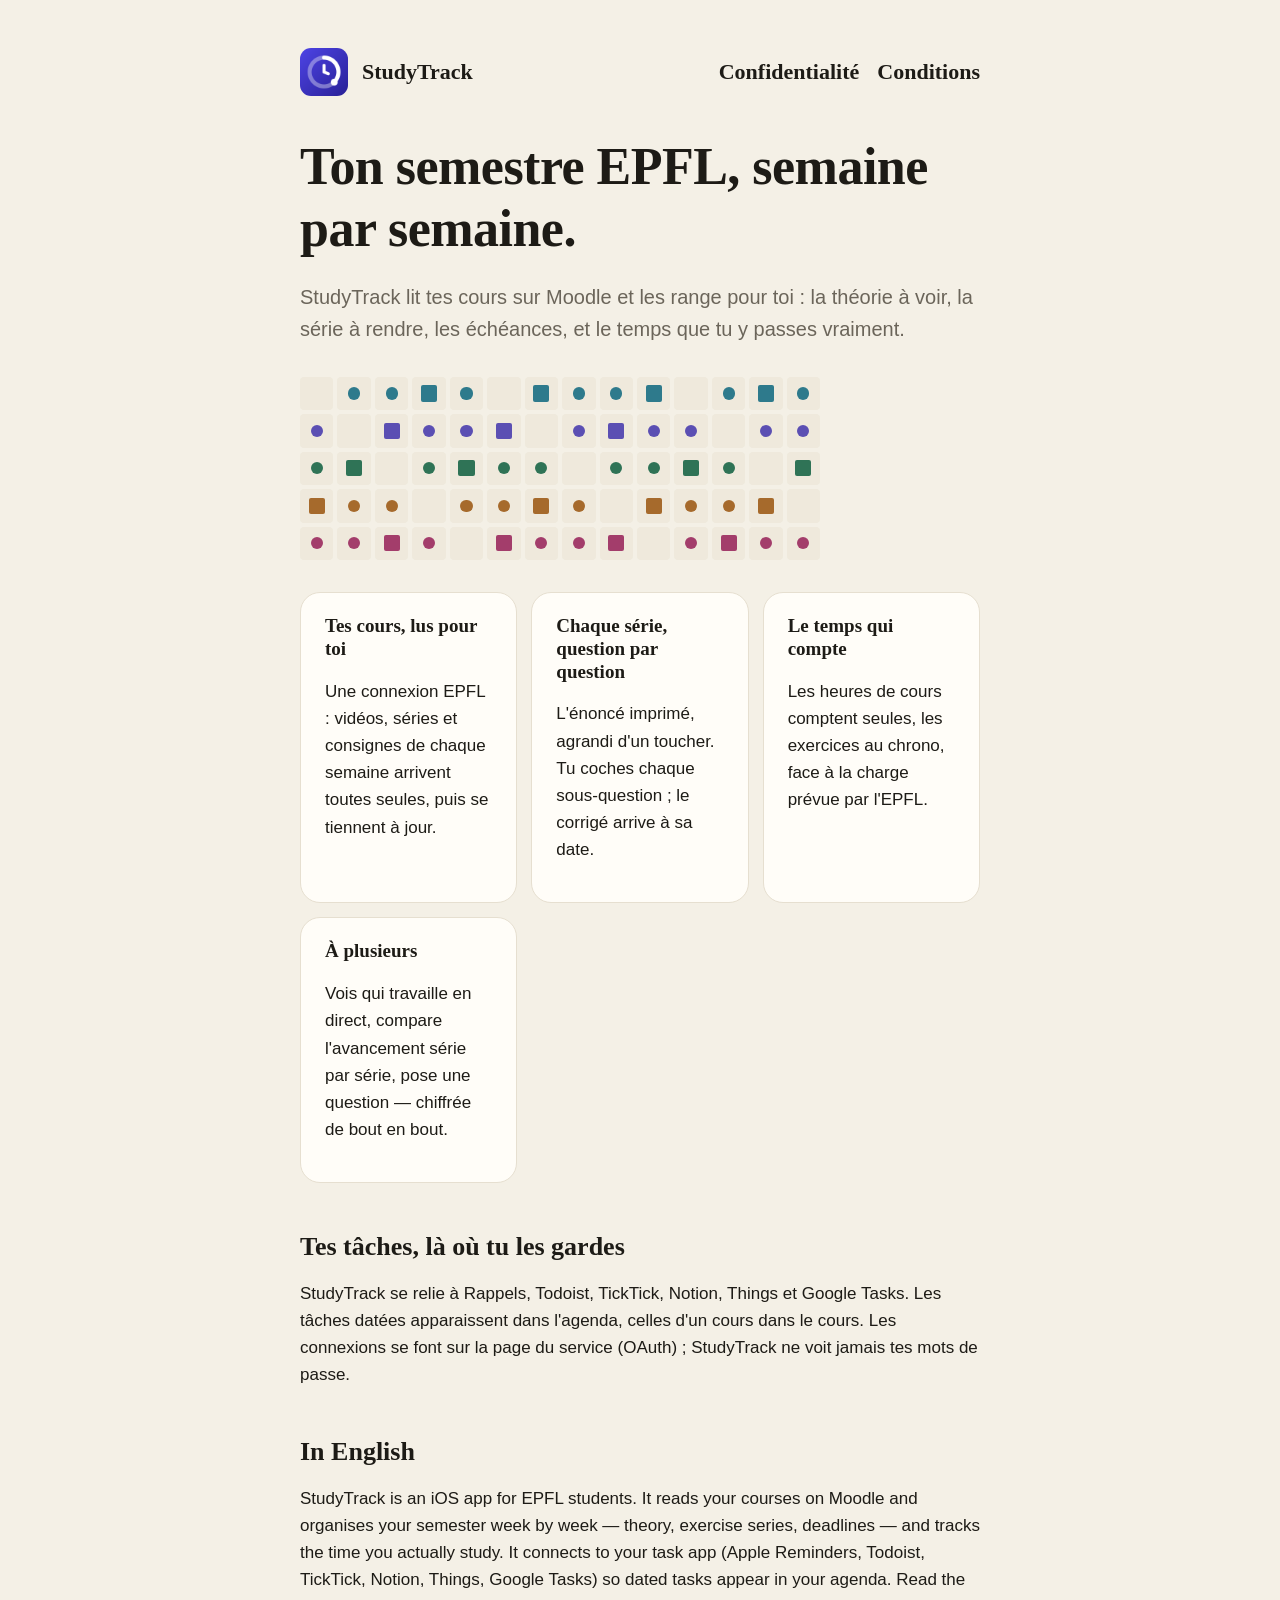
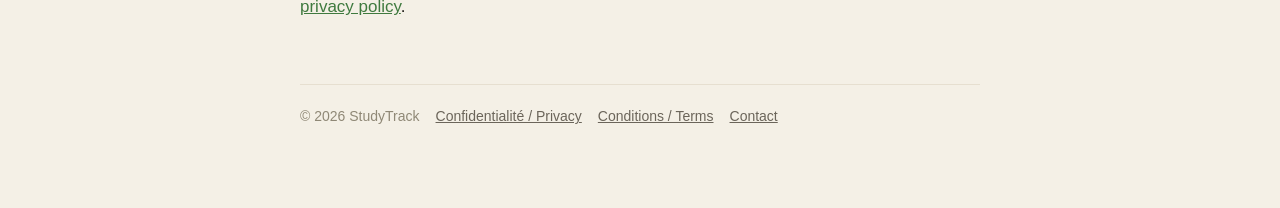
==== index.html @ 060e9a37 "StudyTrack site: home, privacy, terms" ====
<!doctype html>
<html lang="fr">
<head>
<meta charset="utf-8">
<meta name="viewport" content="width=device-width, initial-scale=1">
<title>StudyTrack — ton semestre EPFL, semaine par semaine</title>
<meta name="description" content="StudyTrack range ton semestre EPFL semaine par semaine : théorie, séries, échéances et le temps que tu y passes vraiment.">
<link rel="icon" href="icon.png">
<link rel="apple-touch-icon" href="icon.png">
<link rel="stylesheet" href="style.css">
</head>
<body>
<div class="wrap">
  <header class="site">
    <img src="icon.png" alt="">
    <a href="/">StudyTrack</a>
    <nav><a href="privacy.html">Confidentialité</a><a href="terms.html">Conditions</a></nav>
  </header>

  <h1>Ton semestre EPFL, semaine par semaine.</h1>
  <p class="lede">StudyTrack lit tes cours sur Moodle et les range pour toi : la théorie à voir, la série à rendre, les échéances, et le temps que tu y passes vraiment.</p>

  <div class="semester" id="semester" aria-hidden="true"></div>

  <div class="grid">
    <div class="card"><h3>Tes cours, lus pour toi</h3><p>Une connexion EPFL : vidéos, séries et consignes de chaque semaine arrivent toutes seules, puis se tiennent à jour.</p></div>
    <div class="card"><h3>Chaque série, question par question</h3><p>L'énoncé imprimé, agrandi d'un toucher. Tu coches chaque sous-question ; le corrigé arrive à sa date.</p></div>
    <div class="card"><h3>Le temps qui compte</h3><p>Les heures de cours comptent seules, les exercices au chrono, face à la charge prévue par l'EPFL.</p></div>
    <div class="card"><h3>À plusieurs</h3><p>Vois qui travaille en direct, compare l'avancement série par série, pose une question — chiffrée de bout en bout.</p></div>
  </div>

  <h2>Tes tâches, là où tu les gardes</h2>
  <p>StudyTrack se relie à Rappels, Todoist, TickTick, Notion, Things et Google Tasks. Les tâches datées apparaissent dans l'agenda, celles d'un cours dans le cours. Les connexions se font sur la page du service (OAuth) ; StudyTrack ne voit jamais tes mots de passe.</p>

  <h2 lang="en">In English</h2>
  <p lang="en">StudyTrack is an iOS app for EPFL students. It reads your courses on Moodle and organises your semester week by week — theory, exercise series, deadlines — and tracks the time you actually study. It connects to your task app (Apple Reminders, Todoist, TickTick, Notion, Things, Google Tasks) so dated tasks appear in your agenda. Read the <a href="privacy.html#en">privacy policy</a>.</p>

  <footer>
    <span>© 2026 StudyTrack</span>
    <a href="privacy.html">Confidentialité / Privacy</a>
    <a href="terms.html">Conditions / Terms</a>
    <a href="mailto:hugo.chazarain@gmail.com">Contact</a>
  </footer>
</div>
<script>
  const colors = ["#2E7A8C", "#5B4FB3", "#2F7356", "#A66A2C", "#A33D6B"];
  const grid = document.getElementById("semester");
  for (let row = 0; row < 5; row++) {
    for (let week = 0; week < 14; week++) {
      const cell = document.createElement("span");
      if ((row * 7 + week * 3) % 5 !== 0) {
        cell.style.setProperty("--c", colors[row]);
        cell.style.setProperty("--d", ((row + week) * 0.06).toFixed(2) + "s");
        if ((row + week) % 3 === 0) cell.className = "s";
      }
      grid.appendChild(cell);
    }
  }
</script>
</body>
</html>
---- style.css ----
:root {
  --ground: #F4F0E6;
  --sheet: #FFFDF8;
  --raised: #EFE9DC;
  --ink: #1D1B16;
  --ink-2: #6B655A;
  --ink-3: #8F8876;
  --rule: #E6DFD0;
  --accent: #3F7A3F;
  color-scheme: light dark;
}
@media (prefers-color-scheme: dark) {
  :root {
    --ground: #15130F;
    --sheet: #211E18;
    --raised: #2B271F;
    --ink: #EDE6D6;
    --ink-2: #A89F8D;
    --ink-3: #7D7566;
    --rule: #353027;
    --accent: #8FC58A;
  }
}
* { box-sizing: border-box; }
html { -webkit-text-size-adjust: 100%; }
body {
  margin: 0;
  background: var(--ground);
  color: var(--ink);
  font: 17px/1.6 -apple-system, BlinkMacSystemFont, "SF Pro Text", "Segoe UI", Roboto, sans-serif;
}
.wrap { max-width: 720px; margin: 0 auto; padding: 48px 20px 80px; }
header.site { display: flex; align-items: center; gap: 14px; margin-bottom: 40px; }
header.site img { width: 48px; height: 48px; border-radius: 11px; }
header.site a { color: inherit; text-decoration: none; font-family: "New York", "Iowan Old Style", Georgia, serif; font-size: 22px; font-weight: 600; }
nav { margin-left: auto; display: flex; gap: 18px; font-size: 15px; }
nav a { color: var(--ink-2); text-decoration: none; }
nav a:hover { color: var(--ink); }
h1, h2, h3 { font-family: "New York", "Iowan Old Style", Georgia, serif; font-weight: 600; line-height: 1.2; }
h1 { font-size: clamp(34px, 7vw, 52px); margin: 0 0 16px; letter-spacing: -0.01em; }
h2 { font-size: 26px; margin: 48px 0 12px; }
h3 { font-size: 19px; margin: 28px 0 8px; }
p, li { color: var(--ink); }
.lede { font-size: 20px; color: var(--ink-2); max-width: 36em; }
.muted { color: var(--ink-3); font-size: 14px; }
a { color: var(--accent); }
.card { background: var(--sheet); border: 1px solid var(--rule); border-radius: 20px; padding: 22px 24px; margin: 16px 0; }
.grid { display: grid; grid-template-columns: repeat(auto-fit, minmax(200px, 1fr)); gap: 14px; margin: 28px 0; }
.grid .card { margin: 0; }
.card h3 { margin-top: 0; }
.semester { display: grid; grid-template-columns: repeat(14, 1fr); gap: 4px; margin: 32px 0; max-width: 520px; }
.semester span { aspect-ratio: 1; border-radius: 4px; background: var(--raised); position: relative; }
.semester span::after { content: ""; position: absolute; inset: 32%; border-radius: 50%; background: var(--c); opacity: 0; animation: fill .6s ease forwards; animation-delay: var(--d); }
.semester span.s::after { inset: 26%; border-radius: 2px; }
@keyframes fill { from { opacity: 0; transform: scale(.2); } to { opacity: 1; transform: scale(1); } }
@media (prefers-reduced-motion: reduce) { .semester span::after { animation: none; opacity: 1; } }
footer { margin-top: 64px; padding-top: 20px; border-top: 1px solid var(--rule); font-size: 14px; color: var(--ink-3); display: flex; flex-wrap: wrap; gap: 16px; }
footer a { color: var(--ink-2); }
.lang { font-size: 14px; color: var(--ink-3); }
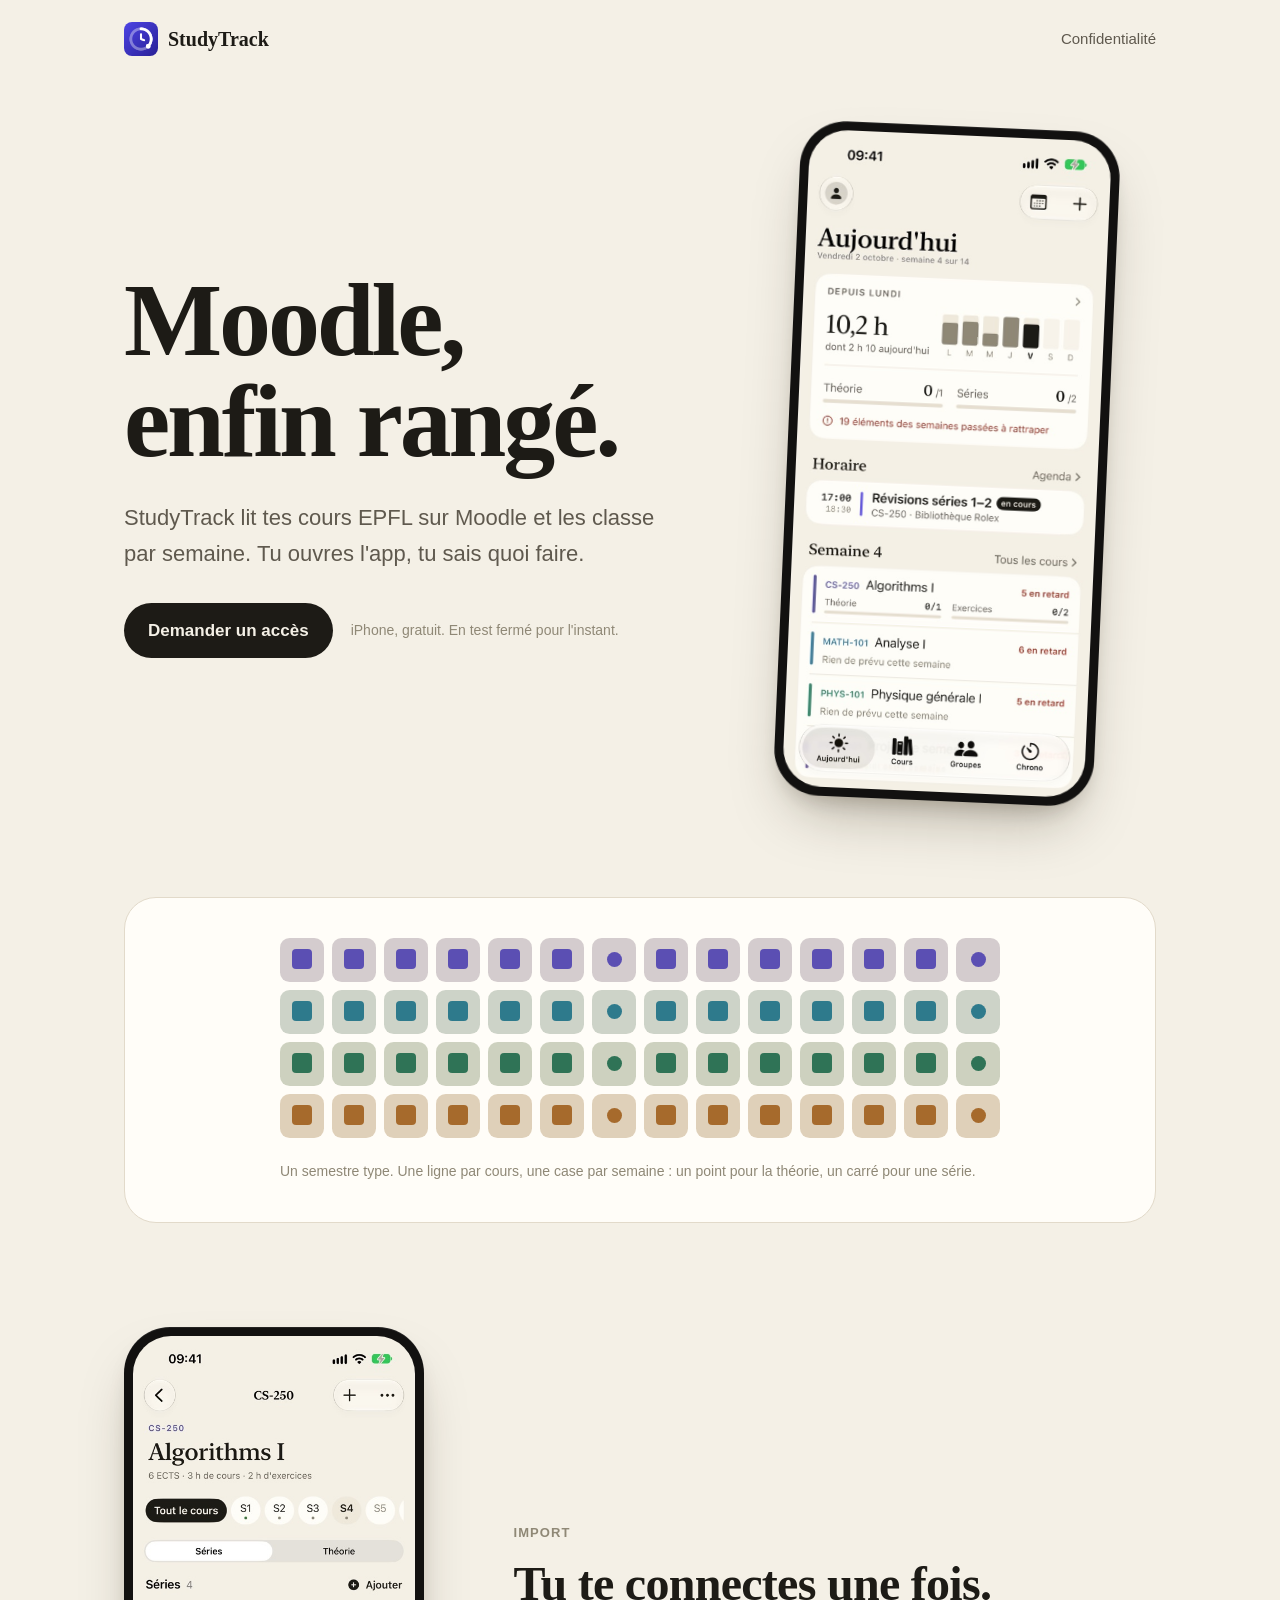
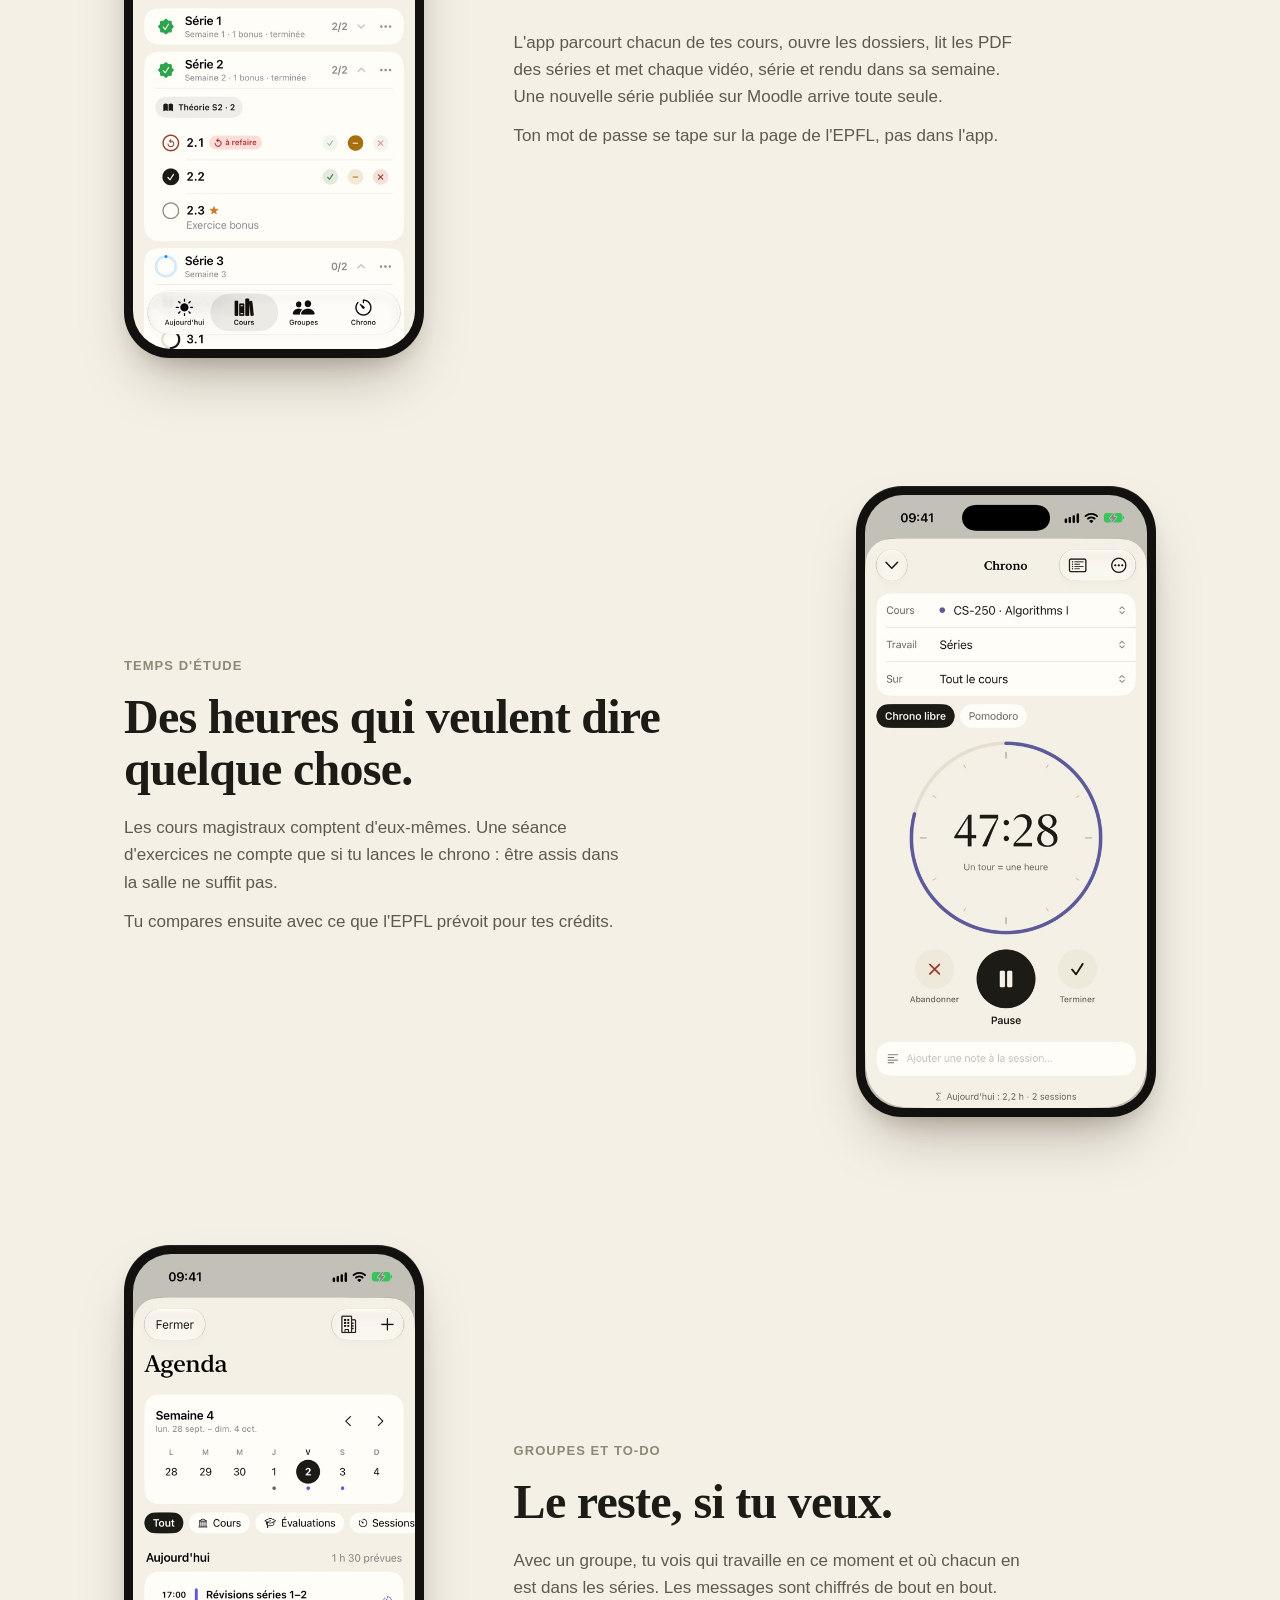
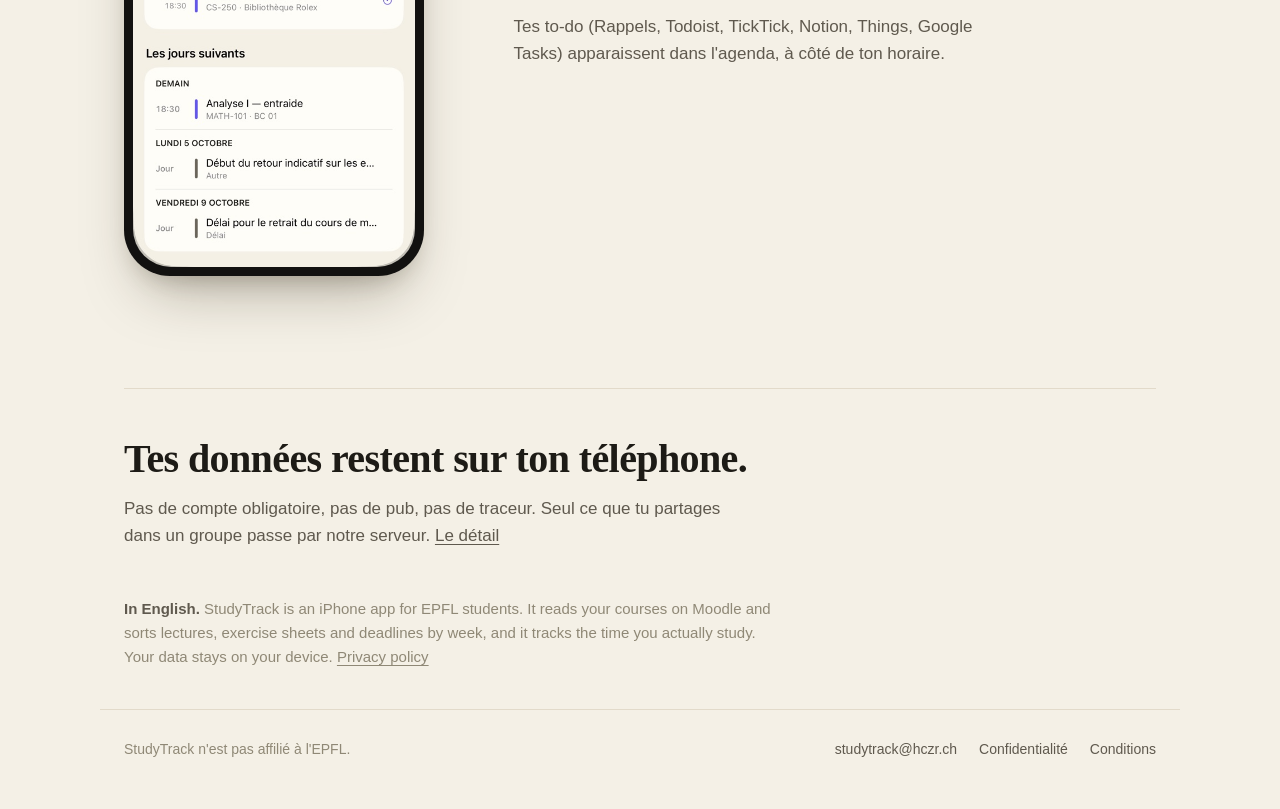
==== commit 2c848b04: "Nouveau site : captures réelles de l'app, texte réécrit, contact studytrack@hczr.ch" ====
--- a/index.html
+++ b/index.html
@@ -3,56 +3,93 @@
 <head>
 <meta charset="utf-8">
 <meta name="viewport" content="width=device-width, initial-scale=1">
-<title>StudyTrack — ton semestre EPFL, semaine par semaine</title>
-<meta name="description" content="StudyTrack range ton semestre EPFL semaine par semaine : théorie, séries, échéances et le temps que tu y passes vraiment.">
+<title>StudyTrack</title>
+<meta name="description" content="Une app iPhone pour les étudiant·es de l'EPFL : elle lit tes cours sur Moodle et range ton semestre semaine par semaine.">
 <link rel="icon" href="icon.png">
 <link rel="apple-touch-icon" href="icon.png">
 <link rel="stylesheet" href="style.css">
 </head>
-<body>
-<div class="wrap">
-  <header class="site">
-    <img src="icon.png" alt="">
-    <a href="/">StudyTrack</a>
-    <nav><a href="privacy.html">Confidentialité</a><a href="terms.html">Conditions</a></nav>
-  </header>
+<body class="home">
+<header class="bar">
+  <a class="brand" href="/"><img src="icon.png" alt="">StudyTrack</a>
+  <nav><a href="privacy.html">Confidentialité</a></nav>
+</header>
 
-  <h1>Ton semestre EPFL, semaine par semaine.</h1>
-  <p class="lede">StudyTrack lit tes cours sur Moodle et les range pour toi : la théorie à voir, la série à rendre, les échéances, et le temps que tu y passes vraiment.</p>
+<main>
+  <section class="hero">
+    <div class="hero-text">
+      <h1>Moodle,<br>enfin rangé.</h1>
+      <p class="lede">StudyTrack lit tes cours EPFL sur Moodle et les classe par semaine. Tu ouvres l'app, tu sais quoi faire.</p>
+      <div class="cta">
+        <a class="button" href="mailto:studytrack@hczr.ch?subject=Tester%20StudyTrack">Demander un accès</a>
+        <span class="note">iPhone, gratuit. En test fermé pour l'instant.</span>
+      </div>
+    </div>
+    <figure class="phone hero-phone"><img src="img/today.jpg" alt="L'écran Aujourd'hui : les heures de la semaine, l'horaire, les cours de la semaine 4." width="550" height="1196"></figure>
+  </section>
 
-  <div class="semester" id="semester" aria-hidden="true"></div>
+  <section class="band">
+    <div class="semester" id="semester" aria-hidden="true"></div>
+    <p class="band-caption">Un semestre type. Une ligne par cours, une case par semaine : un point pour la théorie, un carré pour une série.</p>
+  </section>
 
-  <div class="grid">
-    <div class="card"><h3>Tes cours, lus pour toi</h3><p>Une connexion EPFL : vidéos, séries et consignes de chaque semaine arrivent toutes seules, puis se tiennent à jour.</p></div>
-    <div class="card"><h3>Chaque série, question par question</h3><p>L'énoncé imprimé, agrandi d'un toucher. Tu coches chaque sous-question ; le corrigé arrive à sa date.</p></div>
-    <div class="card"><h3>Le temps qui compte</h3><p>Les heures de cours comptent seules, les exercices au chrono, face à la charge prévue par l'EPFL.</p></div>
-    <div class="card"><h3>À plusieurs</h3><p>Vois qui travaille en direct, compare l'avancement série par série, pose une question — chiffrée de bout en bout.</p></div>
-  </div>
+  <section class="feature">
+    <figure class="phone"><img src="img/course.jpg" alt="Le cours Algorithms I : les séries, exercice par exercice." width="550" height="1196" loading="lazy"></figure>
+    <div>
+      <p class="kicker">Import</p>
+      <h2>Tu te connectes une fois.</h2>
+      <p>L'app parcourt chacun de tes cours, ouvre les dossiers, lit les PDF des séries et met chaque vidéo, série et rendu dans sa semaine. Une nouvelle série publiée sur Moodle arrive toute seule.</p>
+      <p>Ton mot de passe se tape sur la page de l'EPFL, pas dans l'app.</p>
+    </div>
+  </section>
 
-  <h2>Tes tâches, là où tu les gardes</h2>
-  <p>StudyTrack se relie à Rappels, Todoist, TickTick, Notion, Things et Google Tasks. Les tâches datées apparaissent dans l'agenda, celles d'un cours dans le cours. Les connexions se font sur la page du service (OAuth) ; StudyTrack ne voit jamais tes mots de passe.</p>
+  <section class="feature flip">
+    <figure class="phone"><img src="img/timer.jpg" alt="Le chrono, sur les séries de CS-250." width="550" height="1196" loading="lazy"></figure>
+    <div>
+      <p class="kicker">Temps d'étude</p>
+      <h2>Des heures qui veulent dire quelque chose.</h2>
+      <p>Les cours magistraux comptent d'eux-mêmes. Une séance d'exercices ne compte que si tu lances le chrono : être assis dans la salle ne suffit pas.</p>
+      <p>Tu compares ensuite avec ce que l'EPFL prévoit pour tes crédits.</p>
+    </div>
+  </section>
 
-  <h2 lang="en">In English</h2>
-  <p lang="en">StudyTrack is an iOS app for EPFL students. It reads your courses on Moodle and organises your semester week by week — theory, exercise series, deadlines — and tracks the time you actually study. It connects to your task app (Apple Reminders, Todoist, TickTick, Notion, Things, Google Tasks) so dated tasks appear in your agenda. Read the <a href="privacy.html#en">privacy policy</a>.</p>
+  <section class="feature">
+    <figure class="phone"><img src="img/agenda.jpg" alt="L'agenda de la semaine 4 : horaire, sessions et délais." width="550" height="1196" loading="lazy"></figure>
+    <div>
+      <p class="kicker">Groupes et to-do</p>
+      <h2>Le reste, si tu veux.</h2>
+      <p>Avec un groupe, tu vois qui travaille en ce moment et où chacun en est dans les séries. Les messages sont chiffrés de bout en bout.</p>
+      <p>Tes to-do (Rappels, Todoist, TickTick, Notion, Things, Google Tasks) apparaissent dans l'agenda, à côté de ton horaire.</p>
+    </div>
+  </section>
 
-  <footer>
-    <span>© 2026 StudyTrack</span>
-    <a href="privacy.html">Confidentialité / Privacy</a>
-    <a href="terms.html">Conditions / Terms</a>
-    <a href="mailto:hugo.chazarain@gmail.com">Contact</a>
-  </footer>
-</div>
+  <section class="privacy-note">
+    <h2>Tes données restent sur ton téléphone.</h2>
+    <p>Pas de compte obligatoire, pas de pub, pas de traceur. Seul ce que tu partages dans un groupe passe par notre serveur. <a href="privacy.html">Le détail</a></p>
+  </section>
+
+  <section class="english" lang="en">
+    <p><strong>In English.</strong> StudyTrack is an iPhone app for EPFL students. It reads your courses on Moodle and sorts lectures, exercise sheets and deadlines by week, and it tracks the time you actually study. Your data stays on your device. <a href="privacy.html#en">Privacy policy</a></p>
+  </section>
+</main>
+
+<footer class="foot">
+  <span>StudyTrack n'est pas affilié à l'EPFL.</span>
+  <a href="mailto:studytrack@hczr.ch">studytrack@hczr.ch</a>
+  <a href="privacy.html">Confidentialité</a>
+  <a href="terms.html">Conditions</a>
+</footer>
+
 <script>
-  const colors = ["#2E7A8C", "#5B4FB3", "#2F7356", "#A66A2C", "#A33D6B"];
+  // La grille du semestre : elle se remplit en vague, comme pendant l'import.
+  const colors = ["#5B4FB3", "#2E7A8C", "#2F7356", "#A66A2C"];
   const grid = document.getElementById("semester");
-  for (let row = 0; row < 5; row++) {
+  for (let row = 0; row < 4; row++) {
     for (let week = 0; week < 14; week++) {
       const cell = document.createElement("span");
-      if ((row * 7 + week * 3) % 5 !== 0) {
-        cell.style.setProperty("--c", colors[row]);
-        cell.style.setProperty("--d", ((row + week) * 0.06).toFixed(2) + "s");
-        if ((row + week) % 3 === 0) cell.className = "s";
-      }
+      cell.style.setProperty("--c", colors[row]);
+      cell.style.setProperty("--d", (0.3 + week * 0.07 + row * 0.12).toFixed(2) + "s");
+      cell.className = (week === 6 || week === 13) ? "t" : "s";
       grid.appendChild(cell);
     }
   }
--- a/style.css
+++ b/style.css
@@ -1,59 +1,115 @@
 :root {
   --ground: #F4F0E6;
   --sheet: #FFFDF8;
-  --raised: #EFE9DC;
+  --raised: #EAE3D3;
   --ink: #1D1B16;
-  --ink-2: #6B655A;
+  --ink-2: #5F594E;
   --ink-3: #8F8876;
-  --rule: #E6DFD0;
-  --accent: #3F7A3F;
+  --rule: #E2DACA;
+  --due: #B4412F;
+  --serif: "New York", ui-serif, "Iowan Old Style", "Palatino Linotype", Georgia, serif;
+  --sans: -apple-system, BlinkMacSystemFont, "SF Pro Text", "Segoe UI", Roboto, sans-serif;
   color-scheme: light dark;
 }
 @media (prefers-color-scheme: dark) {
   :root {
-    --ground: #15130F;
-    --sheet: #211E18;
-    --raised: #2B271F;
-    --ink: #EDE6D6;
-    --ink-2: #A89F8D;
+    --ground: #14120E;
+    --sheet: #1F1C16;
+    --raised: #2C281F;
+    --ink: #EFE8D8;
+    --ink-2: #ABA290;
     --ink-3: #7D7566;
-    --rule: #353027;
-    --accent: #8FC58A;
+    --rule: #332E25;
+    --due: #E07A62;
   }
 }
+
 * { box-sizing: border-box; }
 html { -webkit-text-size-adjust: 100%; }
 body {
   margin: 0;
   background: var(--ground);
   color: var(--ink);
-  font: 17px/1.6 -apple-system, BlinkMacSystemFont, "SF Pro Text", "Segoe UI", Roboto, sans-serif;
+  font: 17px/1.6 var(--sans);
+  -webkit-font-smoothing: antialiased;
 }
-.wrap { max-width: 720px; margin: 0 auto; padding: 48px 20px 80px; }
-header.site { display: flex; align-items: center; gap: 14px; margin-bottom: 40px; }
-header.site img { width: 48px; height: 48px; border-radius: 11px; }
-header.site a { color: inherit; text-decoration: none; font-family: "New York", "Iowan Old Style", Georgia, serif; font-size: 22px; font-weight: 600; }
-nav { margin-left: auto; display: flex; gap: 18px; font-size: 15px; }
-nav a { color: var(--ink-2); text-decoration: none; }
-nav a:hover { color: var(--ink); }
-h1, h2, h3 { font-family: "New York", "Iowan Old Style", Georgia, serif; font-weight: 600; line-height: 1.2; }
-h1 { font-size: clamp(34px, 7vw, 52px); margin: 0 0 16px; letter-spacing: -0.01em; }
-h2 { font-size: 26px; margin: 48px 0 12px; }
-h3 { font-size: 19px; margin: 28px 0 8px; }
-p, li { color: var(--ink); }
-.lede { font-size: 20px; color: var(--ink-2); max-width: 36em; }
-.muted { color: var(--ink-3); font-size: 14px; }
-a { color: var(--accent); }
-.card { background: var(--sheet); border: 1px solid var(--rule); border-radius: 20px; padding: 22px 24px; margin: 16px 0; }
-.grid { display: grid; grid-template-columns: repeat(auto-fit, minmax(200px, 1fr)); gap: 14px; margin: 28px 0; }
-.grid .card { margin: 0; }
-.card h3 { margin-top: 0; }
-.semester { display: grid; grid-template-columns: repeat(14, 1fr); gap: 4px; margin: 32px 0; max-width: 520px; }
-.semester span { aspect-ratio: 1; border-radius: 4px; background: var(--raised); position: relative; }
-.semester span::after { content: ""; position: absolute; inset: 32%; border-radius: 50%; background: var(--c); opacity: 0; animation: fill .6s ease forwards; animation-delay: var(--d); }
-.semester span.s::after { inset: 26%; border-radius: 2px; }
-@keyframes fill { from { opacity: 0; transform: scale(.2); } to { opacity: 1; transform: scale(1); } }
-@media (prefers-reduced-motion: reduce) { .semester span::after { animation: none; opacity: 1; } }
-footer { margin-top: 64px; padding-top: 20px; border-top: 1px solid var(--rule); font-size: 14px; color: var(--ink-3); display: flex; flex-wrap: wrap; gap: 16px; }
-footer a { color: var(--ink-2); }
-.lang { font-size: 14px; color: var(--ink-3); }
+a { color: inherit; text-underline-offset: 3px; text-decoration-thickness: 1px; }
+img { display: block; max-width: 100%; height: auto; }
+h1, h2, h3 { font-family: var(--serif); font-weight: 600; line-height: 1.1; letter-spacing: -0.015em; margin: 0; }
+
+/* Barre et pied */
+.bar, .foot, main { max-width: 1080px; margin: 0 auto; padding-left: 24px; padding-right: 24px; }
+.bar { display: flex; align-items: center; justify-content: space-between; padding-top: 22px; padding-bottom: 22px; }
+.brand { display: flex; align-items: center; gap: 10px; font-family: var(--serif); font-weight: 600; font-size: 20px; text-decoration: none; }
+.brand img { width: 34px; height: 34px; border-radius: 8px; }
+.bar nav { display: flex; gap: 20px; font-size: 15px; }
+.bar nav a { color: var(--ink-2); text-decoration: none; }
+.bar nav a:hover { color: var(--ink); }
+.foot { display: flex; flex-wrap: wrap; gap: 8px 22px; padding-top: 28px; padding-bottom: 48px; margin-top: 40px; border-top: 1px solid var(--rule); font-size: 14px; color: var(--ink-3); }
+.foot span { margin-right: auto; }
+.foot a { color: var(--ink-2); text-decoration: none; }
+.foot a:hover { color: var(--ink); }
+
+/* Accueil */
+.hero { display: grid; grid-template-columns: 1.15fr 0.85fr; gap: 48px; align-items: center; padding: 48px 0 24px; }
+.hero h1 { font-size: clamp(52px, 9vw, 104px); letter-spacing: -0.03em; line-height: 0.98; }
+.lede { font-size: clamp(19px, 2.2vw, 22px); color: var(--ink-2); max-width: 26em; margin: 28px 0 32px; }
+.cta { display: flex; flex-wrap: wrap; align-items: center; gap: 14px 18px; }
+.button { display: inline-block; background: var(--ink); color: var(--ground); padding: 14px 24px; border-radius: 999px; font-weight: 600; text-decoration: none; transition: transform .15s ease; }
+.button:hover { transform: translateY(-1px); }
+.button:active { transform: scale(.98); }
+.note { font-size: 14px; color: var(--ink-3); }
+
+.phone { margin: 0; padding: 9px; border-radius: 46px; background: #121110; box-shadow: 0 1px 0 rgba(255,255,255,.08) inset, 0 30px 60px -20px rgba(40,30,10,.35), 0 12px 24px -12px rgba(40,30,10,.25); max-width: 300px; }
+.phone img { border-radius: 38px; }
+.hero-phone { justify-self: center; max-width: 320px; transform: rotate(2.5deg); animation: settle 1.1s cubic-bezier(.16,1,.3,1) both; }
+@keyframes settle { from { opacity: 0; transform: translateY(40px) rotate(6deg); } }
+
+.band { margin: 72px 0 40px; padding: 40px clamp(20px, 5vw, 56px); background: var(--sheet); border: 1px solid var(--rule); border-radius: 32px; }
+.semester { max-width: 720px; margin: 0 auto; display: grid; grid-template-columns: repeat(14, 1fr); gap: clamp(3px, 0.8vw, 8px); }
+.semester span { aspect-ratio: 1; border-radius: 22%; background: var(--raised); position: relative; }
+.semester span::before { content: ""; position: absolute; inset: 0; border-radius: inherit; background: var(--c); opacity: 0; animation: tint .5s ease forwards; animation-delay: var(--d); }
+.semester span::after { content: ""; position: absolute; inset: 27%; border-radius: 20%; background: var(--c); transform: scale(0); animation: pop .55s cubic-bezier(.34,1.56,.64,1) forwards; animation-delay: var(--d); }
+.semester span.t::after { inset: 33%; border-radius: 50%; }
+@keyframes tint { to { opacity: .15; } }
+@keyframes pop { to { transform: scale(1); } }
+.band-caption { max-width: 720px; margin: 22px auto 0; font-size: 14px; color: var(--ink-3); }
+
+.feature { display: grid; grid-template-columns: 300px 1fr; gap: clamp(32px, 7vw, 96px); align-items: center; padding: 64px 0; }
+.feature.flip { grid-template-columns: 1fr 300px; }
+.feature.flip .phone { order: 2; }
+.feature h2 { font-size: clamp(32px, 4.4vw, 48px); margin-bottom: 18px; }
+.feature p { max-width: 30em; color: var(--ink-2); margin: 0 0 12px; }
+.kicker { font-size: 13px; font-weight: 600; letter-spacing: .08em; text-transform: uppercase; color: var(--ink-3) !important; margin-bottom: 14px !important; }
+
+.privacy-note { margin: 48px 0 0; padding: 48px 0 8px; border-top: 1px solid var(--rule); }
+.privacy-note h2 { font-size: clamp(28px, 3.6vw, 40px); margin-bottom: 14px; }
+.privacy-note p { color: var(--ink-2); max-width: 36em; margin: 0; }
+.english { margin-top: 40px; font-size: 15px; color: var(--ink-3); max-width: 44em; }
+.english strong { color: var(--ink-2); }
+
+@media (max-width: 760px) {
+  .hero { grid-template-columns: 1fr; gap: 40px; padding-top: 24px; }
+  .hero-phone { max-width: 260px; }
+  .band { margin-top: 48px; border-radius: 24px; padding: 24px 18px; }
+  .feature, .feature.flip { grid-template-columns: 1fr; padding: 40px 0; gap: 28px; }
+  .feature .phone, .feature.flip .phone { order: 2; max-width: 250px; justify-self: center; }
+}
+@media (prefers-reduced-motion: reduce) {
+  .hero-phone { animation: none; }
+  .semester span::before { animation: none; opacity: .15; }
+  .semester span::after { animation: none; transform: none; }
+}
+
+/* Pages de texte (confidentialité, conditions) */
+.doc { max-width: 700px; padding-top: 32px; }
+.doc h1 { font-size: clamp(36px, 6vw, 52px); margin-bottom: 10px; }
+.doc h2 { font-size: 24px; margin: 44px 0 10px; }
+.doc p, .doc li { color: var(--ink); }
+.doc ul { padding-left: 1.2em; }
+.doc li { margin-bottom: 8px; }
+.doc code { font-size: 14px; background: var(--raised); padding: 2px 6px; border-radius: 6px; word-break: break-all; }
+.doc a { color: var(--ink); }
+.muted { color: var(--ink-3); font-size: 14px; margin-top: 0; }
+.card { background: var(--sheet); border: 1px solid var(--rule); border-radius: 20px; padding: 20px 22px; }
+.doc hr { border: none; border-top: 1px solid var(--rule); margin: 64px 0; }
